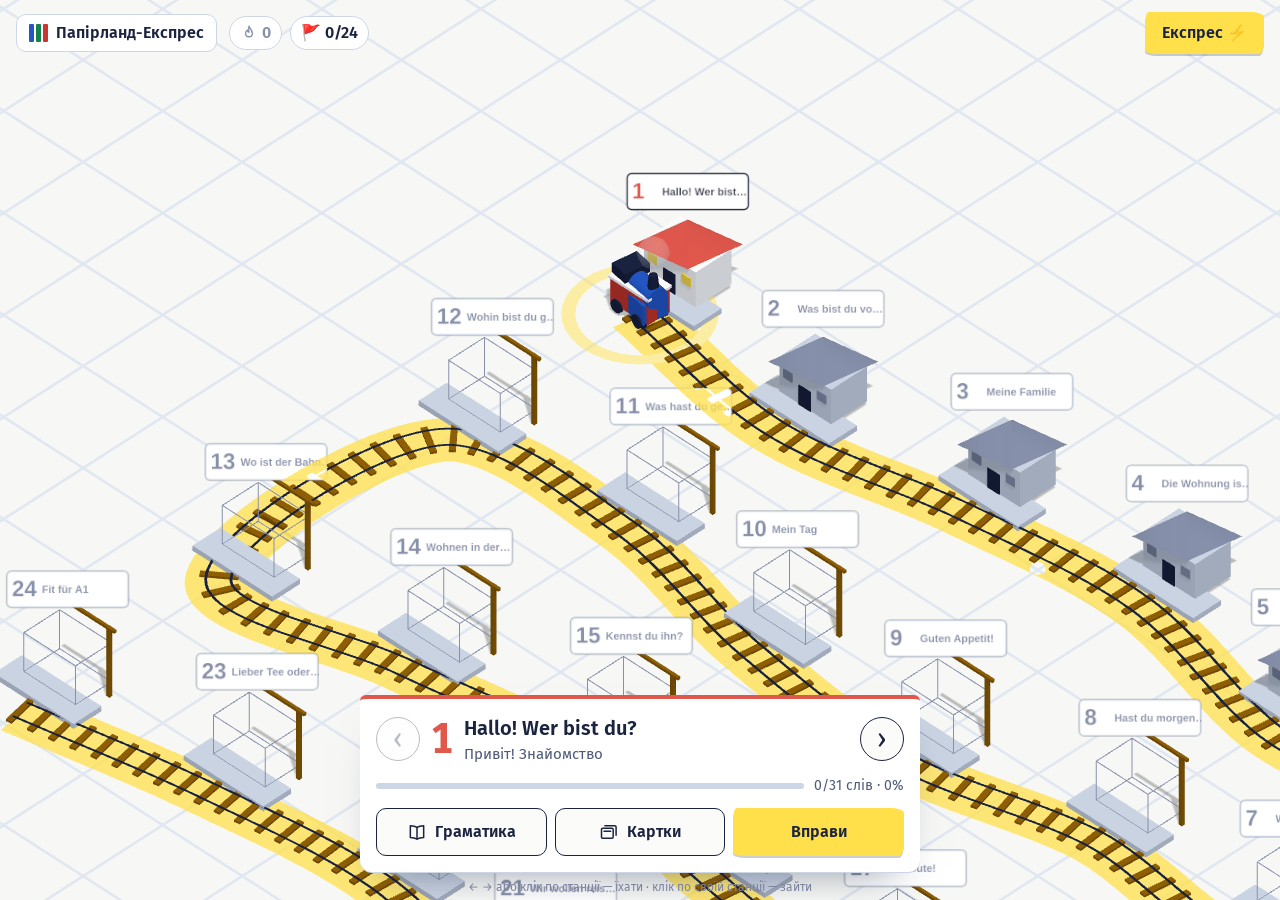
==== game.html @ 6ed2b926 "Deutsch-Trainer: сайт і гра, сцени в уроках 1–6, нові вправи Сайт для вивчення німецької (картки, вп" ====
<!doctype html>
<html lang="uk">
<head>
  <meta charset="utf-8">
  <meta name="viewport" content="width=device-width, initial-scale=1, viewport-fit=cover">
  <meta name="description" content="Гра-подорож поїздом по урокам німецької.">
  <title>Папірланд-Експрес</title>
  <link rel="icon" href="data:image/svg+xml,%3Csvg xmlns='http://www.w3.org/2000/svg' viewBox='0 0 32 32'%3E%3Crect width='32' height='32' rx='7' fill='%23111830'/%3E%3Crect x='7' y='8' width='4.5' height='16' rx='1' fill='%2382a8ff'/%3E%3Crect x='13.75' y='8' width='4.5' height='16' rx='1' fill='%234fd18b'/%3E%3Crect x='20.5' y='8' width='4.5' height='16' rx='1' fill='%23ff8073'/%3E%3C/svg%3E">
  <link rel="preconnect" href="https://fonts.googleapis.com">
  <link rel="preconnect" href="https://fonts.gstatic.com" crossorigin>
  <link rel="stylesheet" href="https://fonts.googleapis.com/css2?family=Fira+Sans:wght@400;500;600;700&family=Fira+Sans+Extra+Condensed:wght@600;700&display=swap">
  <link rel="stylesheet" href="css/style.css">
  <link rel="stylesheet" href="css/game.css">
  <!-- three.js 0.160.0 лежить у js/vendor/ (скачано з jsdelivr), щоб гра вантажилась швидко й без інтернету -->
  <script type="importmap">
    { "imports": { "three": "./js/vendor/three.module.min.js" } }
  </script>
</head>
<body class="game">
  <canvas id="world" aria-label="Карта уроків: залізниця зі станціями"></canvas>

  <header class="hud">
    <a class="hud-title" href="index.html" title="Повернутися на сайт">
      <span class="brand-mark" aria-hidden="true"><i></i><i></i><i></i></span>
      <span>Папірланд-<b>Експрес</b></span>
    </a>
    <div id="hud-stats" class="hud-stats"></div>
    <a class="btn btn-marker hud-express" href="#/stress" title="Стрес-тест на швидкість">Експрес ⚡</a>
  </header>

  <section id="station" class="station-card" aria-live="polite"><p class="muted">Завантаження…</p></section>
  <p class="hint">← → або клік по станції — їхати · клік по своїй станції — зайти</p>

  <div id="overlay" class="overlay" hidden>
    <button id="overlay-close" class="overlay-close" type="button" aria-label="Повернутися до поїзда">✕ До поїзда</button>
    <main id="app" class="app" tabindex="-1"></main>
  </div>

  <script type="module" src="js/game/main.js"></script>
</body>
</html>
---- css/style.css ----
/* Deutsch-Trainer
   Ідея оформлення: сторінка — це шкільний зошит у клітинку,
   картка — справжня картка для карток (Karteikarte),
   головна кнопка — штрих текстовиділювача.
   Кольори роду: der — синій, das — зелений, die — червоний. */

:root {
  color-scheme: light dark;

  --paper: #fbfcfa;
  --grid: #e3eaf3;
  --ink: #1a2340;
  --ink-2: #4f5978;
  --ink-3: #8790aa;
  --rule: #ccd6e5;
  --card: #ffffff;
  --card-line: #dbe5f3;
  --card-top: #e0574c;
  --marker: #ffe04a;
  --marker-ink: #1a2340;
  --marker-soft: #fff4b0;

  --der: #2457c5;
  --das: #13824b;
  --die: #c8372d;
  --pl: #8f5f06;
  --ok: #13824b;
  --bad: #c8372d;
  --focus: #2457c5;

  --font: "Fira Sans", "Segoe UI", Roboto, "Noto Sans", "Helvetica Neue", Arial, sans-serif;
  --font-cond: "Fira Sans Extra Condensed", "Fira Sans Condensed", "Roboto Condensed", "Arial Narrow", "Segoe UI", sans-serif;
  --cell: 20px;
  --tabbar-h: 64px;
  --shadow-card: 0 1px 0 var(--rule), 0 22px 40px -26px rgba(26, 35, 64, 0.55);
}

@media (prefers-color-scheme: dark) {
  :root {
    --paper: #111830;
    --grid: rgba(150, 175, 225, 0.075);
    --ink: #e8edf8;
    --ink-2: #a9b3cf;
    --ink-3: #737e9e;
    --rule: #2a3555;
    --card: #19223f;
    --card-line: rgba(130, 168, 255, 0.12);
    --card-top: #ff8073;
    --marker: #ffe04a;
    --marker-ink: #111830;
    --marker-soft: rgba(255, 224, 74, 0.16);

    --der: #82a8ff;
    --das: #4fd18b;
    --die: #ff8073;
    --pl: #e7b552;
    --ok: #4fd18b;
    --bad: #ff8073;
    --focus: #ffe04a;
    --shadow-card: 0 1px 0 var(--rule), 0 22px 40px -24px rgba(0, 0, 0, 0.8);
  }
}

/* ---------- Основа ---------- */

*,
*::before,
*::after {
  box-sizing: border-box;
}

html {
  -webkit-text-size-adjust: 100%;
}

body {
  margin: 0;
  font-family: var(--font);
  font-size: 16px;
  line-height: 1.5;
  color: var(--ink);
  background-color: var(--paper);
  /* Зошит у клітинку */
  background-image:
    linear-gradient(var(--grid) 1px, transparent 1px),
    linear-gradient(90deg, var(--grid) 1px, transparent 1px);
  background-size: var(--cell) var(--cell);
  -webkit-font-smoothing: antialiased;
}

h1,
h2,
h3 {
  margin: 0 0 10px;
  line-height: 1.2;
  font-weight: 600;
}

h1 {
  font-size: 30px;
  letter-spacing: -0.01em;
}

h2 {
  font-size: 20px;
}

h3 {
  font-size: 17px;
}

p {
  margin: 0 0 12px;
}

a {
  color: inherit;
}

b {
  font-weight: 600;
}

code {
  font-size: 0.95em;
  padding: 1px 6px;
  border-radius: 4px;
  background: var(--marker-soft);
}

:focus-visible {
  outline: 3px solid var(--focus);
  outline-offset: 2px;
}

.app:focus {
  outline: none;
}

.muted {
  color: var(--ink-2);
}

.note {
  color: var(--ink-2);
  padding-left: 12px;
  border-left: 3px solid var(--marker);
}

[hidden] {
  display: none !important;
}

/* ---------- Шапка і навігація ---------- */

.topbar {
  position: sticky;
  top: 0;
  z-index: 20;
  display: flex;
  align-items: center;
  justify-content: space-between;
  gap: 16px;
  padding: 10px 16px;
  background: var(--paper);
  border-bottom: 1px solid var(--rule);
}

.brand {
  display: inline-flex;
  align-items: center;
  gap: 10px;
  font-weight: 600;
  text-decoration: none;
}

.brand-mark {
  display: inline-grid;
  grid-template-columns: repeat(3, 5px);
  gap: 2px;
  height: 18px;
}

.brand-mark i {
  border-radius: 1px;
}

.brand-mark i:nth-child(1) { background: var(--der); }
.brand-mark i:nth-child(2) { background: var(--das); }
.brand-mark i:nth-child(3) { background: var(--die); }

.streak-chip {
  display: inline-flex;
  align-items: center;
  gap: 4px;
  min-width: 52px;
  justify-content: center;
  padding: 4px 10px;
  font-weight: 600;
  color: var(--ink-3);
  border: 1.5px solid var(--rule);
  border-radius: 999px;
}

.streak-chip .ico {
  width: 18px;
  height: 18px;
}

.streak-chip.is-on {
  color: var(--marker-ink);
  background: var(--marker);
  border-color: transparent;
}

/* На телефоні вкладки внизу екрана */
.tabbar {
  position: fixed;
  left: 0;
  right: 0;
  bottom: 0;
  z-index: 20;
  display: grid;
  grid-template-columns: repeat(6, 1fr);
  height: calc(var(--tabbar-h) + env(safe-area-inset-bottom));
  padding-bottom: env(safe-area-inset-bottom);
  background: var(--paper);
  border-top: 1px solid var(--rule);
}

.tab {
  display: flex;
  flex-direction: column;
  align-items: center;
  justify-content: center;
  gap: 3px;
  min-width: 0;
  font-size: 11px;
  color: var(--ink-2);
  text-decoration: none;
}

.tab span {
  max-width: 100%;
  overflow: hidden;
  text-overflow: ellipsis;
  white-space: nowrap;
  padding: 0 2px;
}

.tab .ico {
  width: 24px;
  height: 24px;
}

.tab[aria-current="page"] {
  color: var(--ink);
  font-weight: 600;
}

.tab[aria-current="page"] span {
  background: linear-gradient(transparent 58%, var(--marker) 58%);
}

.app {
  max-width: 720px;
  margin: 0 auto;
  padding: 24px 16px calc(var(--tabbar-h) + 40px + env(safe-area-inset-bottom));
}

body.focus-mode .tabbar {
  display: none;
}

body.focus-mode .app {
  padding-bottom: 40px;
}

@media (max-width: 380px) {
  .brand-name {
    display: none;
  }
}

/* На комп’ютері вкладки в шапці */
@media (min-width: 900px) {
  .topbar {
    padding: 12px 24px;
  }

  .tabbar {
    position: static;
    display: flex;
    gap: 4px;
    height: auto;
    padding: 0;
    border: 0;
    background: transparent;
  }

  .tab {
    flex-direction: row;
    gap: 8px;
    padding: 8px 12px;
    font-size: 15px;
    border-radius: 8px;
  }

  .tab .ico {
    width: 20px;
    height: 20px;
  }

  .tab:hover {
    color: var(--ink);
  }

  body.focus-mode .tabbar {
    display: flex;
  }

  .app {
    padding: 40px 24px 80px;
  }
}

/* ---------- Кнопки ---------- */

.btn {
  display: inline-flex;
  align-items: center;
  justify-content: center;
  gap: 8px;
  min-height: 48px;
  padding: 11px 20px;
  font: inherit;
  font-weight: 600;
  color: var(--ink);
  text-decoration: none;
  text-align: center;
  background: var(--paper);
  border: 1.5px solid var(--ink);
  border-radius: 10px;
  cursor: pointer;
}

.btn:hover {
  background: var(--marker-soft);
}

.btn .ico {
  width: 20px;
  height: 20px;
}

/* Головна дія — штрих текстовиділювача */
.btn-marker {
  color: var(--marker-ink);
  background: var(--marker);
  border-color: transparent;
  border-radius: 4px 14px 5px 12px / 12px 5px 14px 4px;
  box-shadow: 0 2px 0 rgba(26, 35, 64, 0.22);
}

.btn-marker:hover {
  background: var(--marker);
  filter: brightness(0.97);
}

.btn-marker:active {
  transform: translateY(1px);
  box-shadow: none;
}

.btn-ghost {
  border-color: transparent;
  background: transparent;
  color: var(--ink-2);
}

.btn-danger {
  color: var(--bad);
  border-color: var(--bad);
}

.btn-wide {
  width: 100%;
}

.btn-big {
  min-height: 60px;
  padding: 14px 40px;
  font-size: 20px;
}

.btn:disabled {
  opacity: 0.5;
  cursor: default;
}

.row-actions {
  display: flex;
  flex-wrap: wrap;
  gap: 10px;
  margin: 16px 0;
}

.say {
  display: inline-grid;
  place-items: center;
  flex: none;
  width: 40px;
  height: 40px;
  padding: 0;
  margin-left: 8px;
  vertical-align: middle;
  color: var(--ink-2);
  background: var(--paper);
  border: 1.5px solid var(--rule);
  border-radius: 50%;
  cursor: pointer;
}

.say .ico {
  width: 20px;
  height: 20px;
}

.say:hover {
  color: var(--ink);
  border-color: var(--ink-2);
}

.back {
  display: inline-flex;
  align-items: center;
  gap: 2px;
  min-height: 40px;
  color: var(--ink-2);
  text-decoration: none;
}

.back .ico {
  width: 20px;
  height: 20px;
}

.back:hover {
  color: var(--ink);
}

/* ---------- Слова й роди ---------- */

.word {
  font-weight: 600;
}

.word .art {
  font-weight: 400;
}

.g-der { color: var(--der); }
.g-das { color: var(--das); }
.g-die { color: var(--die); }
.g-pl { color: var(--pl); }
.g-none { color: var(--ink); }

.legend {
  display: flex;
  flex-wrap: wrap;
  gap: 6px 18px;
  font-size: 15px;
  color: var(--ink-2);
}

/* ---------- Загальні блоки ---------- */

.block {
  margin-top: 40px;
}

.page-head {
  margin-bottom: 20px;
}

.session-top {
  display: flex;
  align-items: center;
  justify-content: space-between;
  gap: 12px;
  font-size: 15px;
}

.session-top .back {
  min-width: 0;
  overflow: hidden;
  white-space: nowrap;
  text-overflow: ellipsis;
}

.count {
  flex: none;
  color: var(--ink-2);
  font-variant-numeric: tabular-nums;
}

.progress-line {
  height: 4px;
  margin: 8px 0 20px;
  background: var(--rule);
  border-radius: 2px;
  overflow: hidden;
}

.progress-line i {
  display: block;
  height: 100%;
  width: calc(var(--p) * 100%);
  background: var(--ink);
  transition: width 0.3s ease;
}

.done {
  padding-top: 24px;
}

.error-box {
  padding: 20px;
  background: var(--card);
  border-left: 4px solid var(--bad);
}

/* ---------- Головна ---------- */

.greet {
  font-size: 17px;
  font-weight: 500;
  color: var(--ink-2);
  margin-bottom: 6px;
}

.hero-word {
  display: flex;
  align-items: center;
  flex-wrap: wrap;
  gap: 6px;
}

.hero-word .word {
  font-size: clamp(42px, 13vw, 72px);
  line-height: 1.02;
  letter-spacing: -0.02em;
  overflow-wrap: anywhere;
}

.hero-ua {
  font-size: 19px;
  color: var(--ink-2);
  margin: 6px 0 22px;
}

.today-line {
  font-size: 17px;
  max-width: 34em;
}

.week {
  display: grid;
  grid-template-columns: repeat(7, 40px);
  margin: 4px 0 14px;
}

.day {
  display: grid;
  place-items: center;
  height: 40px;
  margin: 0 -1px -1px 0;
  font-size: 13px;
  color: var(--ink-3);
  background: var(--paper);
  border: 1px solid var(--rule);
}

.day.on {
  color: var(--marker-ink);
  font-weight: 600;
  background: var(--marker);
}

.day.today {
  position: relative;
  z-index: 1;
  border: 2px solid var(--ink);
}

.next-lesson {
  display: grid;
  grid-template-columns: 52px 1fr;
  align-items: center;
  gap: 12px;
  padding: 12px 0;
  text-decoration: none;
  border-top: 1px solid var(--rule);
  border-bottom: 1px solid var(--rule);
}

.next-lesson:hover .t {
  background: linear-gradient(transparent 60%, var(--marker) 60%);
}

.num,
.lesson-num,
.secs,
.cd-num,
.run-top .score {
  font-stretch: condensed; /* якщо шрифт не завантажився, беремо вужчий запасний */
}

.num,
.lesson-num {
  font-family: var(--font-cond);
  font-weight: 700;
  color: var(--ink-2);
  font-variant-numeric: tabular-nums;
}

.next-lesson .num {
  font-size: 40px;
  line-height: 1;
  text-align: right;
}

.t {
  display: block;
  font-weight: 600;
}

.de {
  display: block;
  font-size: 15px;
  color: var(--ink-2);
}

/* Карта прогресу: кожна клітинка — урок */
.level {
  padding: 14px 0 18px;
  border-top: 1px solid var(--rule);
}

.level-head {
  display: flex;
  align-items: baseline;
  gap: 10px;
  max-width: 480px;
  margin-bottom: 10px;
}

.level-name {
  font-family: var(--font-cond);
  font-stretch: condensed;
  font-size: 30px;
  font-weight: 700;
  line-height: 1;
}

.level-title {
  font-size: 15px;
  color: var(--ink-2);
}

.level-meta {
  margin-left: auto;
  font-size: 15px;
  color: var(--ink-2);
  font-variant-numeric: tabular-nums;
}

.cells {
  display: grid;
  grid-template-columns: repeat(12, minmax(0, 1fr));
  max-width: 480px;
}

.cell {
  position: relative;
  aspect-ratio: 1;
  margin: 0 -1px -1px 0;
  background:
    linear-gradient(to top, var(--marker) calc(var(--p, 0) * 100%), transparent calc(var(--p, 0) * 100%)),
    var(--paper);
  border: 1px solid var(--rule);
  text-decoration: none;
}

.cell span {
  position: absolute;
  top: 1px;
  left: 3px;
  font-size: 10px;
  line-height: 1.2;
  color: var(--ink-3);
}

a.cell:hover {
  z-index: 1;
  border-color: var(--ink);
}

.cell.planned,
.cell.locked {
  background:
    repeating-linear-gradient(135deg, transparent 0 5px, var(--rule) 5px 6px),
    var(--paper);
}

.level.is-locked {
  opacity: 0.6;
}

/* ---------- Уроки ---------- */

.lesson-list {
  list-style: none;
  margin: 0;
  padding: 0;
  border-top: 1px solid var(--rule);
}

.lesson-row {
  display: grid;
  grid-template-columns: 40px 1fr auto;
  align-items: center;
  gap: 12px;
  padding: 14px 4px;
  text-decoration: none;
  border-bottom: 1px solid var(--rule);
}

.lesson-row .num {
  font-size: 28px;
  line-height: 1;
  text-align: right;
}

.lesson-row .meta {
  font-size: 14px;
  color: var(--ink-2);
  font-variant-numeric: tabular-nums;
}

.lesson-row:hover {
  background: var(--marker-soft);
}

.is-planned .lesson-row {
  color: var(--ink-3);
}

.is-planned .lesson-row .de,
.is-planned .lesson-row .num {
  color: var(--ink-3);
}

.bar {
  display: block;
  height: 6px;
  margin-top: 8px;
  max-width: 280px;
  background: var(--rule);
  border-radius: 3px;
  overflow: hidden;
}

.bar i {
  display: block;
  height: 100%;
  width: calc(var(--p) * 100%);
  background: var(--marker);
}

.lesson-head {
  display: grid;
  grid-template-columns: auto 1fr;
  align-items: start;
  gap: 14px;
  margin-top: 8px;
}

.lesson-num {
  font-size: 64px;
  line-height: 0.85;
}

.de-title {
  margin: 0;
  font-size: 18px;
  color: var(--ink-2);
}

.topic {
  margin-top: 14px;
  font-size: 17px;
  max-width: 36em;
}

.plan {
  padding-left: 20px;
}

.gram {
  padding: 18px 0 6px;
  border-top: 1px solid var(--rule);
}

.gram p {
  max-width: 62ch;
}

.table-wrap {
  overflow-x: auto;
  margin: 4px 0 14px;
}

.gram table {
  border-collapse: collapse;
  font-size: 15px;
}

.gram td,
.gram th {
  padding: 6px 12px;
  text-align: left;
  white-space: nowrap;
  background: var(--card);
  border: 1px solid var(--rule);
}

.gram th {
  font-weight: 600;
  background: var(--marker-soft);
}

.gram td:first-child {
  font-weight: 500;
  color: var(--ink-2);
}

.word-list {
  list-style: none;
  margin: 0;
  padding: 0;
}

.word-list li {
  display: grid;
  grid-template-columns: 1fr auto;
  column-gap: 12px;
  padding: 12px 0;
  border-bottom: 1px solid var(--rule);
}

.word-list .say {
  grid-column: 2;
  grid-row: 1 / span 3;
  align-self: center;
}

.wl-de {
  font-size: 19px;
}

.wl-pl {
  margin-left: 8px;
  font-size: 14px;
  color: var(--ink-2);
}

.wl-ok {
  margin-left: 8px;
  font-size: 14px;
  color: var(--ok);
}

.wl-ua {
  color: var(--ink-2);
}

.wl-extra {
  font-size: 14px;
  color: var(--ink-3);
}

@media (min-width: 900px) {
  .word-list {
    display: grid;
    grid-template-columns: 1fr 1fr;
    column-gap: 32px;
  }
}

.next-lesson .bar {
  max-width: 220px;
}

/* Сцена: діалог записаний у зошиті — імена на полях, за червоною лінією поля */
.scene-tools {
  display: flex;
  flex-wrap: wrap;
  align-items: center;
  gap: 4px 18px;
  margin: 4px 0 14px;
}

.dialog {
  list-style: none;
  margin: 0 0 10px;
  padding: 0;
}

.dialog li {
  display: grid;
  grid-template-columns: 84px 1fr;
}

.dialog .who {
  padding: 11px 12px 0 0;
  font-family: var(--font-cond);
  font-stretch: condensed;
  font-size: 16px;
  font-weight: 700;
  line-height: 1.2;
  text-align: right;
  color: var(--ink-2);
  border-right: 2px solid var(--card-top);
  overflow-wrap: anywhere;
}

.dialog .speaker-1 .who {
  color: var(--ink);
}

.dialog .line {
  display: block;
  width: 100%;
  min-height: 44px;
  padding: 8px 4px 8px 14px;
  font: inherit;
  font-size: 18px;
  line-height: 1.4;
  text-align: left;
  color: var(--ink);
  background: none;
  border: 0;
  cursor: pointer;
}

.dialog .line:hover > [lang="de"],
.dialog .is-on .line > [lang="de"] {
  background: linear-gradient(transparent 58%, var(--marker) 58%);
}

.dialog .ua {
  display: none;
  font-size: 15px;
  color: var(--ink-2);
  animation: reveal 0.2s ease-out;
}

.dialog.show-ua .ua,
.dialog .open .ua {
  display: block;
}

/* «Цікаво знати» — жовтий стікер, приклеєний до сторінки */
.fact {
  max-width: 34em;
  margin-top: 40px;
  padding: 16px 18px 18px;
  background: linear-gradient(var(--marker-soft), var(--marker-soft)), var(--card);
  border-radius: 2px;
  box-shadow: var(--shadow-card);
  transform: rotate(-0.6deg);
}

.fact h2 {
  font-size: 17px;
  margin-bottom: 6px;
}

.fact p {
  margin: 0;
}

/* ---------- Картка (Karteikarte) ---------- */

.kk {
  position: relative;
  min-height: 320px;
  padding: 0 20px 24px;
  text-align: center;
  background-color: var(--card);
  /* червона лінія зверху і блакитні лінії, як на справжній картці */
  background-image:
    linear-gradient(var(--card-top), var(--card-top)),
    repeating-linear-gradient(to bottom, transparent 0 31px, var(--card-line) 31px 32px);
  background-size: 100% 2px, 100% 100%;
  background-position: 0 46px, 0 48px;
  background-repeat: no-repeat;
  border-radius: 6px;
  box-shadow: var(--shadow-card);
  cursor: pointer;
}

.kk.is-flipped {
  cursor: default;
}

.kk-head {
  display: flex;
  align-items: center;
  justify-content: space-between;
  gap: 8px;
  height: 46px;
  font-size: 13px;
  color: var(--ink-3);
  text-align: left;
}

.kk-tag {
  flex: none;
  padding: 1px 8px;
  font-weight: 600;
  color: var(--marker-ink);
  background: var(--marker);
  border-radius: 3px;
}

.kk-front {
  display: flex;
  align-items: center;
  justify-content: center;
  flex-wrap: wrap;
  gap: 4px;
  padding-top: 40px;
}

.kk-word {
  font-size: clamp(36px, 11vw, 56px);
  line-height: 1.1;
  overflow-wrap: anywhere;
}

.kk-ua {
  width: 100%;
  font-size: clamp(26px, 7.5vw, 38px);
  font-weight: 600;
  line-height: 1.2;
}

.kk-back {
  display: flex;
  flex-direction: column;
  align-items: center;
  margin-top: 26px;
  padding-top: 18px;
  border-top: 1.5px dashed var(--rule);
  animation: reveal 0.22s ease-out;
}

.kk-back > .kk-word {
  display: inline;
}

.kk-back .kk-ua {
  font-size: clamp(24px, 6.5vw, 32px);
}

.kk-pl,
.kk-forms,
.kk-note {
  margin: 6px 0 0;
  color: var(--ink-2);
}

.kk-ex {
  margin: 16px 0 0;
  max-width: 30em;
  line-height: 1.6;
}

.kk-ex .ex-de {
  font-weight: 500;
}

.kk-ex .ex-ua {
  display: block;
  color: var(--ink-2);
}

.kk-actions {
  margin-top: 18px;
}

.grades {
  display: grid;
  grid-template-columns: repeat(4, 1fr);
  gap: 8px;
}

.grade {
  display: flex;
  flex-direction: column;
  align-items: center;
  justify-content: center;
  min-height: 58px;
  padding: 6px 4px;
  font: inherit;
  font-weight: 600;
  color: var(--ink);
  background: var(--paper);
  border: 1.5px solid var(--rule);
  border-radius: 10px;
  cursor: pointer;
}

.grade small {
  font-size: 12px;
  font-weight: 400;
  color: var(--ink-2);
}

.grade:hover {
  border-color: var(--ink-2);
}

.grade-again {
  color: var(--bad);
  border-color: var(--bad);
}

.grade-good {
  color: var(--marker-ink);
  background: var(--marker);
  border-color: transparent;
}

.grade-good small {
  color: var(--marker-ink);
}

.kbd-hint {
  display: none;
  margin-top: 14px;
  font-size: 13px;
  color: var(--ink-3);
  text-align: center;
}

@media (hover: hover) and (pointer: fine) {
  .kbd-hint {
    display: block;
  }
}

@keyframes reveal {
  from {
    opacity: 0;
    transform: translateY(-6px);
  }
}

/* ---------- Вправи ---------- */

/* Вправа лежить на картці, як і слова: червона лінія зверху */
.ex {
  padding: 4px 18px 20px;
  background: var(--card);
  border-radius: 6px;
  box-shadow: var(--shadow-card);
}

.ex-task {
  margin: 0 -18px 18px;
  padding: 12px 18px 10px;
  font-size: 15px;
  color: var(--ink-2);
  border-bottom: 2px solid var(--card-top);
}

.ex .option,
.ex .chip,
.ex .text-input,
.ex .fb {
  background: var(--paper);
}

.match {
  display: grid;
  grid-template-columns: 1fr 1fr;
  gap: 10px;
}

.match-col {
  display: grid;
  align-content: start;
  gap: 8px;
}

.match-item {
  min-height: 56px;
  padding: 8px 10px;
  font: inherit;
  font-size: 17px;
  line-height: 1.25;
  color: var(--ink);
  background: var(--paper);
  border: 1.5px solid var(--rule);
  border-radius: 10px;
  cursor: pointer;
  overflow-wrap: anywhere;
}

.match-item:hover:not(:disabled) {
  border-color: var(--ink-2);
}

.match-item.is-picked {
  background: var(--marker-soft);
  border-color: var(--ink);
}

.match-item.is-done {
  opacity: 0.4;
  border-style: dashed;
  cursor: default;
}

.match-item.is-miss {
  border-color: var(--bad);
  animation: shake 0.3s;
}

@keyframes shake {
  25% { transform: translateX(-4px); }
  75% { transform: translateX(4px); }
}

.listen {
  display: flex;
  align-items: center;
  gap: 12px;
  margin-bottom: 18px;
}

.listen-play {
  width: 72px;
  height: 72px;
  padding: 0;
  border-radius: 50%;
}

.listen-play .ico {
  width: 32px;
  height: 32px;
}

/* Результат вправ: оцінка, обведена червоною ручкою вчителя */
.ex-result-head {
  display: flex;
  align-items: center;
  justify-content: space-between;
  gap: 16px;
}

.note-stamp {
  display: grid;
  place-items: center;
  flex: none;
  width: 124px;
  height: 124px;
  margin: 0 8px 0 0;
  color: var(--card-top);
  border: 3px solid var(--card-top);
  border-radius: 50% 44% 52% 46% / 46% 52% 44% 50%;
  transform: rotate(-8deg);
  animation: pop 0.4s ease-out;
}

.note-num {
  margin-top: 10px;
  font-family: var(--font-cond);
  font-stretch: condensed;
  font-size: 60px;
  font-weight: 700;
  line-height: 0.8;
}

.note-stamp [lang="de"] {
  margin-bottom: 14px;
  font-size: 14px;
  font-weight: 600;
}

.ex-hint {
  color: var(--ink-3);
}

.ex-q {
  font-size: 24px;
  font-weight: 500;
  line-height: 1.45;
  overflow-wrap: anywhere;
}

.ex-prompt {
  font-size: 22px;
  font-weight: 500;
  line-height: 1.35;
}

.blank {
  display: inline-block;
  width: 3.2em;
  height: 1em;
  vertical-align: -0.1em;
  border-bottom: 2.5px solid var(--ink);
}

.gap-input {
  min-width: 4ch;
  max-width: 100%;
  padding: 0 4px;
  font: inherit;
  color: inherit;
  text-align: center;
  background: var(--marker-soft);
  border: 0;
  border-bottom: 2.5px solid var(--ink);
  border-radius: 3px 3px 0 0;
}

.text-input {
  width: 100%;
  min-height: 52px;
  padding: 10px 14px;
  font: inherit;
  font-size: 20px;
  color: var(--ink);
  background: var(--card);
  border: 1.5px solid var(--rule);
  border-radius: 10px;
}

.text-input:focus {
  border-color: var(--ink);
}

.gap-input.is-right,
.text-input.is-right {
  border-color: var(--ok);
}

.gap-input.is-wrong,
.text-input.is-wrong {
  border-color: var(--bad);
  text-decoration: line-through;
  text-decoration-color: var(--bad);
}

.umlauts {
  display: flex;
  gap: 6px;
  margin: 10px 0 16px;
}

.umlauts button {
  min-width: 44px;
  min-height: 40px;
  font: inherit;
  font-size: 18px;
  color: var(--ink);
  background: var(--paper);
  border: 1.5px solid var(--rule);
  border-radius: 8px;
  cursor: pointer;
}

.options {
  display: grid;
  gap: 10px;
  margin: 18px 0;
}

.options-row {
  grid-template-columns: repeat(3, 1fr);
}

.option {
  min-height: 56px;
  padding: 12px 16px;
  font: inherit;
  font-size: 19px;
  font-weight: 500;
  text-align: left;
  color: var(--ink);
  background: var(--card);
  border: 1.5px solid var(--rule);
  border-radius: 10px;
  cursor: pointer;
}

.options-row .option {
  text-align: center;
  font-weight: 600;
}

.option.g-der { color: var(--der); }
.option.g-das { color: var(--das); }
.option.g-die { color: var(--die); }

.option:hover:not(:disabled) {
  border-color: var(--ink-2);
}

.option:disabled {
  cursor: default;
}

.option.is-right {
  border: 2.5px solid var(--ok);
}

.option.is-wrong {
  border-color: var(--bad);
  text-decoration: line-through;
  text-decoration-color: var(--bad);
  text-decoration-thickness: 2px;
}

.answer-line {
  display: flex;
  flex-wrap: wrap;
  gap: 8px;
  min-height: 62px;
  margin: 14px 0 18px;
  padding: 8px 0;
  border-bottom: 2.5px solid var(--ink);
}

.chips {
  display: flex;
  flex-wrap: wrap;
  gap: 8px;
}

.chip {
  min-height: 44px;
  padding: 8px 14px;
  font: inherit;
  font-size: 19px;
  color: var(--ink);
  background: var(--card);
  border: 1.5px solid var(--rule);
  border-radius: 8px;
  box-shadow: 0 1px 0 var(--rule);
  cursor: pointer;
}

.answer-line .chip {
  background: var(--marker-soft);
}

.fb {
  margin-top: 22px;
  padding: 16px 18px;
  background: var(--card);
  border-left: 4px solid;
  border-radius: 0 8px 8px 0;
  animation: reveal 0.2s ease-out;
}

.fb.ok {
  border-color: var(--ok);
}

.fb.bad {
  border-color: var(--bad);
}

.fb-title {
  font-size: 18px;
  font-weight: 700;
  margin-bottom: 6px;
}

.fb.ok .fb-title {
  color: var(--ok);
}

.fb.bad .fb-title {
  color: var(--bad);
}

.fb-answer {
  display: flex;
  align-items: center;
  flex-wrap: wrap;
  gap: 4px 8px;
  font-size: 19px;
}

.fb-answer .say {
  margin-left: 0;
}

.fb-explain,
.fb-heard,
.fb-note {
  color: var(--ink-2);
}

.fb .row-actions {
  margin-bottom: 0;
}

.result-score {
  margin-bottom: 4px;
  font-size: 22px;
  color: var(--ink-2);
}

.result-score .num {
  font-family: var(--font-cond);
  font-size: clamp(96px, 30vw, 168px);
  font-weight: 700;
  line-height: 0.9;
  color: var(--ink);
  letter-spacing: -0.02em;
}

/* ---------- Стрес-тест ---------- */

.stress-intro .lead {
  font-size: 19px;
  max-width: 30em;
}

.rules {
  margin: 0 0 22px;
  padding-left: 20px;
  color: var(--ink-2);
}

.rules li {
  margin-bottom: 4px;
}

.seg {
  display: inline-grid;
  grid-auto-flow: column;
  margin-bottom: 18px;
  border: 1.5px solid var(--ink);
  border-radius: 10px;
  overflow: hidden;
}

.seg button {
  display: inline-flex;
  align-items: center;
  gap: 8px;
  min-height: 46px;
  padding: 8px 16px;
  font: inherit;
  color: var(--ink);
  background: transparent;
  border: 0;
  cursor: pointer;
}

.seg button + button {
  border-left: 1.5px solid var(--ink);
}

.seg .ico {
  width: 20px;
  height: 20px;
}

.seg [aria-checked="true"] {
  font-weight: 600;
  color: var(--paper);
  background: var(--ink);
}

.seg button:disabled {
  color: var(--ink-3);
  cursor: default;
}

.record {
  margin-top: 18px;
  color: var(--ink-2);
}

.countdown {
  display: grid;
  place-items: center;
  min-height: 60vh;
}

.cd-num {
  font-family: var(--font-cond);
  font-size: min(42vw, 280px);
  font-weight: 700;
  line-height: 1;
  animation: pop 0.6s ease-out;
}

@keyframes pop {
  from {
    opacity: 0;
    transform: scale(1.35);
  }
}

.run-top {
  display: flex;
  align-items: baseline;
  justify-content: space-between;
  gap: 12px;
  font-size: 15px;
  color: var(--ink-2);
}

.run-top .score {
  font-family: var(--font-cond);
  font-size: 26px;
  font-weight: 700;
  color: var(--ink);
  font-variant-numeric: tabular-nums;
}

.run-top .score small {
  font-family: var(--font);
  font-size: 14px;
  font-weight: 400;
  color: var(--ink-2);
}

.combo {
  padding: 0 8px;
  font-weight: 600;
  color: var(--marker-ink);
  background: var(--marker);
  border-radius: 3px;
}

.timer {
  height: 16px;
  margin-top: 10px;
  border: 1.5px solid var(--ink);
  border-radius: 3px;
  overflow: hidden;
}

.timer-bar {
  height: 100%;
  background: var(--marker);
  transform-origin: left center;
}

.timer.low .timer-bar {
  background: var(--die);
}

/* Великі цифри таймера — як на табло вокзалу */
.secs {
  margin: 6px 0 2px;
  font-family: var(--font-cond);
  font-size: clamp(96px, 30vw, 156px);
  font-weight: 700;
  line-height: 0.88;
  letter-spacing: -0.03em;
  font-variant-numeric: tabular-nums;
}

.secs.low {
  color: var(--die);
}

.prompt .task {
  margin-bottom: 4px;
  color: var(--ink-2);
}

.prompt .big {
  display: flex;
  align-items: center;
  flex-wrap: wrap;
  margin: 0 0 6px;
  font-size: clamp(30px, 8.5vw, 46px);
  font-weight: 600;
  line-height: 1.15;
  overflow-wrap: anywhere;
}

.prompt .sub {
  font-size: 18px;
  color: var(--ink-2);
}

/* Помилка — закреслено червоною ручкою вчителя */
.stress-run.is-wrong .prompt .big {
  text-decoration: line-through;
  text-decoration-color: var(--bad);
  text-decoration-thickness: 3px;
}

.stress-run.is-right .prompt .big {
  background: linear-gradient(transparent 62%, var(--marker) 62%);
  width: fit-content;
}

.hint-line {
  display: inline-block;
  padding: 2px 10px;
  font-size: 22px;
  font-weight: 500;
  letter-spacing: 0.06em;
  background: var(--marker-soft);
}

.answer-zone {
  display: flex;
  align-items: center;
  flex-wrap: wrap;
  gap: 14px;
  margin: 18px 0;
}

.answer-zone .note {
  width: 100%;
  margin: 0;
}

.mic {
  display: grid;
  place-items: center;
  flex: none;
  width: 64px;
  height: 64px;
  color: var(--ink-2);
  border: 2px solid var(--rule);
  border-radius: 50%;
}

.mic .ico {
  width: 30px;
  height: 30px;
}

.mic.is-on {
  color: var(--marker-ink);
  background: var(--marker);
  border-color: transparent;
  animation: pulse 1.3s ease-in-out infinite;
}

@keyframes pulse {
  50% {
    box-shadow: 0 0 0 10px var(--marker-soft);
  }
}

.heard {
  flex: 1;
  margin: 0;
  font-size: 18px;
  color: var(--ink-2);
}

.kb {
  display: flex;
  gap: 8px;
  width: 100%;
}

.kb .text-input {
  flex: 1;
}

.kb + .umlauts {
  margin: 0;
}

.run-actions {
  display: flex;
  gap: 10px;
}

.record-new {
  display: inline-block;
  padding: 2px 12px;
  font-size: 20px;
  font-weight: 700;
  color: var(--marker-ink);
  background: var(--marker);
  transform: rotate(-2deg);
}

.mistakes {
  list-style: none;
  margin: 0 0 12px;
  padding: 0;
}

.mistakes li {
  display: grid;
  grid-template-columns: 1fr auto;
  align-items: center;
  gap: 12px;
  padding: 10px 0;
  border-bottom: 1px solid var(--rule);
}

.m-prompt {
  display: block;
  color: var(--ink-2);
}

.m-heard {
  display: block;
  font-size: 14px;
  color: var(--bad);
  text-decoration: line-through;
}

/* ---------- Налаштування ---------- */

.set-group {
  margin-top: 30px;
  padding-top: 18px;
  border-top: 1px solid var(--rule);
}

.field {
  display: grid;
  gap: 6px;
  margin-bottom: 16px;
  max-width: 420px;
}

.field > span {
  font-weight: 500;
}

select {
  min-height: 46px;
  padding: 8px 12px;
  font: inherit;
  color: var(--ink);
  background: var(--card);
  border: 1.5px solid var(--rule);
  border-radius: 10px;
}

input[type="range"] {
  width: 100%;
  accent-color: var(--ink);
}

.check {
  display: flex;
  align-items: center;
  gap: 12px;
  min-height: 44px;
  cursor: pointer;
}

.check input {
  width: 22px;
  height: 22px;
  accent-color: var(--ink);
}

.about {
  margin-top: 32px;
  font-size: 14px;
}

.toast {
  position: fixed;
  left: 50%;
  bottom: calc(var(--tabbar-h) + 20px + env(safe-area-inset-bottom));
  z-index: 50;
  max-width: calc(100% - 32px);
  padding: 10px 16px;
  font-size: 15px;
  color: var(--paper);
  background: var(--ink);
  border-radius: 10px;
  transform: translateX(-50%);
}

@media (min-width: 900px) {
  .toast {
    bottom: 28px;
  }
}

@media (prefers-reduced-motion: reduce) {
  *,
  *::before,
  *::after {
    animation-duration: 0.001ms !important;
    animation-iteration-count: 1 !important;
    transition-duration: 0.001ms !important;
    scroll-behavior: auto !important;
  }
}
---- css/game.css ----
/* Гра «Папірланд-Експрес». Кольори — лише токени з style.css. */

body.game {
  margin: 0;
  overflow: hidden;
  background: var(--paper);
}

#world {
  position: fixed;
  inset: 0;
  width: 100vw;
  height: 100vh;
  height: 100dvh;
  display: block;
  touch-action: none;
}

.hud {
  position: fixed;
  top: 0;
  left: 0;
  right: 0;
  z-index: 5;
  display: flex;
  flex-wrap: wrap;
  align-items: center;
  gap: 8px 12px;
  padding: 12px 16px;
  pointer-events: none;
}

.hud > * {
  pointer-events: auto;
}

.hud-title {
  display: inline-flex;
  align-items: center;
  gap: 8px;
  padding: 6px 12px;
  font-weight: 600;
  color: var(--ink);
  text-decoration: none;
  background: var(--card);
  border: 1.5px solid var(--rule);
  border-radius: 10px;
}

.hud-stats {
  display: flex;
  flex-wrap: wrap;
  gap: 8px;
  flex: 1;
}

.hud-stats .streak-chip {
  background: var(--card);
}

.hud-stats .streak-chip.is-on {
  background: var(--marker);
}

.hud-chip {
  display: inline-flex;
  align-items: center;
  padding: 4px 10px;
  font-weight: 600;
  color: var(--ink);
  text-decoration: none;
  background: var(--card);
  border: 1.5px solid var(--rule);
  border-radius: 999px;
}

.hud-due {
  border-color: var(--die);
}

.hud-express {
  min-height: 40px;
  padding: 8px 16px;
}

/* Картка станції — як Karteikarte з червоною лінією зверху */
.station-card {
  position: fixed;
  left: 50%;
  bottom: calc(28px + env(safe-area-inset-bottom));
  z-index: 5;
  transform: translateX(-50%);
  width: min(560px, calc(100vw - 32px));
  box-sizing: border-box;
  padding: 14px 16px 16px;
  background: var(--card);
  border-top: 4px solid var(--card-top);
  border-radius: 6px 6px 12px 12px;
  box-shadow: var(--shadow-card);
}

.station-card p {
  margin: 10px 0 0;
}

.st-head {
  display: grid;
  grid-template-columns: auto auto 1fr auto;
  align-items: center;
  gap: 12px;
}

.st-head .lesson-num {
  font-size: 44px;
  line-height: 1;
  color: var(--card-top);
}

.st-title {
  display: flex;
  flex-direction: column;
  min-width: 0;
}

.st-title b {
  font-size: 20px;
  font-weight: 600;
}

.st-title span {
  color: var(--ink-2);
  font-size: 15px;
}

.st-nav {
  width: 44px;
  height: 44px;
  font: inherit;
  font-size: 28px;
  line-height: 1;
  color: var(--ink);
  background: var(--paper);
  border: 1.5px solid var(--ink);
  border-radius: 50%;
  cursor: pointer;
}

.st-nav:disabled {
  opacity: 0.3;
  cursor: default;
}

.st-progress {
  display: flex;
  align-items: center;
  gap: 10px;
  margin-top: 10px;
  font-size: 14px;
  color: var(--ink-2);
}

.st-progress .bar {
  flex: 1;
  margin: 0;
  max-width: none;
}

.st-actions {
  display: grid;
  grid-template-columns: repeat(3, 1fr);
  gap: 8px;
  margin-top: 12px;
}

.st-actions .btn {
  padding: 10px 8px;
}

.hint {
  position: fixed;
  left: 0;
  right: 0;
  bottom: 4px;
  z-index: 4;
  margin: 0;
  font-size: 12px;
  text-align: center;
  color: var(--ink-3);
  pointer-events: none;
}

/* Сторінка сайту поверх світу */
.overlay {
  position: fixed;
  inset: 0;
  z-index: 10;
  overflow-y: auto;
  background: var(--paper);
}

.overlay[hidden] {
  display: none;
}

.overlay .app {
  padding-bottom: 60px;
}

.overlay-close {
  position: sticky;
  top: 0;
  z-index: 2;
  display: block;
  margin: 0 0 0 auto;
  padding: 12px 16px;
  font: inherit;
  font-weight: 600;
  color: var(--ink);
  background: var(--paper);
  border: 0;
  border-bottom-left-radius: 10px;
  cursor: pointer;
}

@media (max-width: 600px) {
  .hud-title span:last-child {
    display: none;
  }
  .st-actions .btn .ico {
    display: none;
  }
  .hint {
    display: none;
  }
}
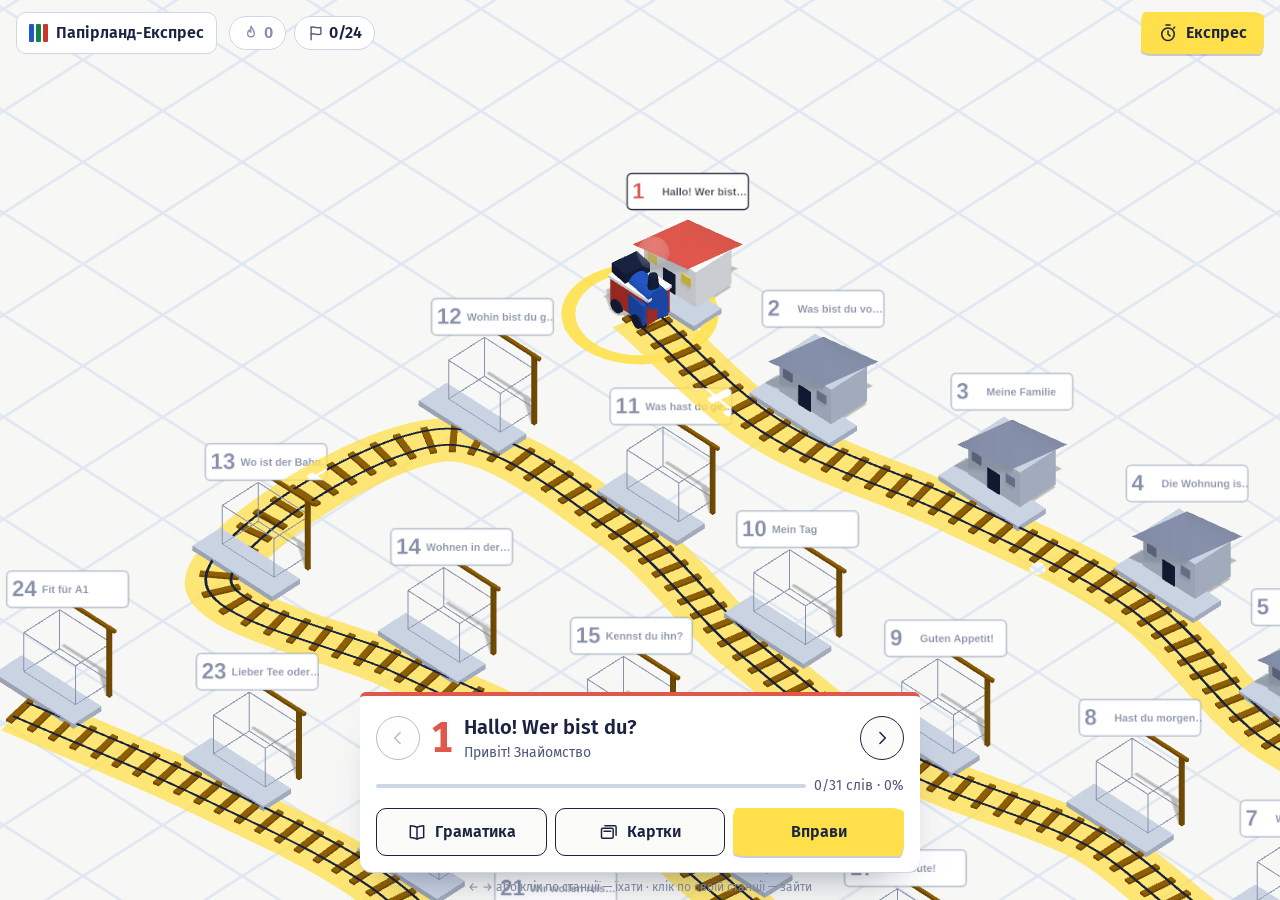
==== commit 9c3a06fc: "Полірування дизайну: тексти, іконки, шкала відступів і шрифтів Дата німецькою замість привітання на " ====
--- a/game.html
+++ b/game.html
@@ -25,14 +25,14 @@
       <span>Папірланд-<b>Експрес</b></span>
     </a>
     <div id="hud-stats" class="hud-stats"></div>
-    <a class="btn btn-marker hud-express" href="#/stress" title="Стрес-тест на швидкість">Експрес ⚡</a>
+    <a class="btn btn-marker hud-express" href="#/stress" title="Стрес-тест на швидкість">Експрес</a>
   </header>
 
   <section id="station" class="station-card" aria-live="polite"><p class="muted">Завантаження…</p></section>
   <p class="hint">← → або клік по станції — їхати · клік по своїй станції — зайти</p>
 
   <div id="overlay" class="overlay" hidden>
-    <button id="overlay-close" class="overlay-close" type="button" aria-label="Повернутися до поїзда">✕ До поїзда</button>
+    <button id="overlay-close" class="overlay-close" type="button" aria-label="Повернутися до поїзда">До поїзда</button>
     <main id="app" class="app" tabindex="-1"></main>
   </div>
 
--- a/css/style.css
+++ b/css/style.css
@@ -91,7 +91,7 @@
 h1,
 h2,
 h3 {
-  margin: 0 0 10px;
+  margin: 0 0 8px;
   line-height: 1.2;
   font-weight: 600;
 }
@@ -106,7 +106,7 @@
 }
 
 h3 {
-  font-size: 17px;
+  font-size: 16px;
 }
 
 p {
@@ -123,7 +123,7 @@
 
 code {
   font-size: 0.95em;
-  padding: 1px 6px;
+  padding: 1px 4px;
   border-radius: 4px;
   background: var(--marker-soft);
 }
@@ -161,7 +161,7 @@
   align-items: center;
   justify-content: space-between;
   gap: 16px;
-  padding: 10px 16px;
+  padding: 12px 16px;
   background: var(--paper);
   border-bottom: 1px solid var(--rule);
 }
@@ -169,7 +169,7 @@
 .brand {
   display: inline-flex;
   align-items: center;
-  gap: 10px;
+  gap: 8px;
   font-weight: 600;
   text-decoration: none;
 }
@@ -195,7 +195,7 @@
   gap: 4px;
   min-width: 52px;
   justify-content: center;
-  padding: 4px 10px;
+  padding: 4px 12px;
   font-weight: 600;
   color: var(--ink-3);
   border: 1.5px solid var(--rule);
@@ -302,7 +302,7 @@
     flex-direction: row;
     gap: 8px;
     padding: 8px 12px;
-    font-size: 15px;
+    font-size: 14px;
     border-radius: 8px;
   }
 
@@ -332,7 +332,7 @@
   justify-content: center;
   gap: 8px;
   min-height: 48px;
-  padding: 11px 20px;
+  padding: 8px 20px;
   font: inherit;
   font-weight: 600;
   color: var(--ink);
@@ -389,7 +389,7 @@
 
 .btn-big {
   min-height: 60px;
-  padding: 14px 40px;
+  padding: 12px 40px;
   font-size: 20px;
 }
 
@@ -401,7 +401,7 @@
 .row-actions {
   display: flex;
   flex-wrap: wrap;
-  gap: 10px;
+  gap: 12px;
   margin: 16px 0;
 }
 
@@ -468,8 +468,8 @@
 .legend {
   display: flex;
   flex-wrap: wrap;
-  gap: 6px 18px;
-  font-size: 15px;
+  gap: 4px 16px;
+  font-size: 14px;
   color: var(--ink-2);
 }
 
@@ -488,7 +488,7 @@
   align-items: center;
   justify-content: space-between;
   gap: 12px;
-  font-size: 15px;
+  font-size: 14px;
 }
 
 .session-top .back {
@@ -515,9 +515,10 @@
 .progress-line i {
   display: block;
   height: 100%;
-  width: calc(var(--p) * 100%);
   background: var(--ink);
-  transition: width 0.3s ease;
+  transform: scaleX(var(--p));
+  transform-origin: left center;
+  transition: transform 0.3s ease-out;
 }
 
 .done {
@@ -533,17 +534,17 @@
 /* ---------- Головна ---------- */
 
 .greet {
-  font-size: 17px;
+  font-size: 16px;
   font-weight: 500;
   color: var(--ink-2);
-  margin-bottom: 6px;
+  margin-bottom: 8px;
 }
 
 .hero-word {
   display: flex;
   align-items: center;
   flex-wrap: wrap;
-  gap: 6px;
+  gap: 8px;
 }
 
 .hero-word .word {
@@ -554,20 +555,20 @@
 }
 
 .hero-ua {
-  font-size: 19px;
-  color: var(--ink-2);
-  margin: 6px 0 22px;
+  font-size: 20px;
+  color: var(--ink-2);
+  margin: 8px 0 24px;
 }
 
 .today-line {
-  font-size: 17px;
+  font-size: 18px;
   max-width: 34em;
 }
 
 .week {
   display: grid;
   grid-template-columns: repeat(7, 40px);
-  margin: 4px 0 14px;
+  margin: 4px 0 12px;
 }
 
 .day {
@@ -575,7 +576,7 @@
   place-items: center;
   height: 40px;
   margin: 0 -1px -1px 0;
-  font-size: 13px;
+  font-size: 12px;
   color: var(--ink-3);
   background: var(--paper);
   border: 1px solid var(--rule);
@@ -637,22 +638,22 @@
 
 .de {
   display: block;
-  font-size: 15px;
+  font-size: 14px;
   color: var(--ink-2);
 }
 
 /* Карта прогресу: кожна клітинка — урок */
 .level {
-  padding: 14px 0 18px;
+  padding: 16px 0 20px;
   border-top: 1px solid var(--rule);
 }
 
 .level-head {
   display: flex;
   align-items: baseline;
-  gap: 10px;
+  gap: 8px;
   max-width: 480px;
-  margin-bottom: 10px;
+  margin-bottom: 8px;
 }
 
 .level-name {
@@ -664,13 +665,13 @@
 }
 
 .level-title {
-  font-size: 15px;
+  font-size: 14px;
   color: var(--ink-2);
 }
 
 .level-meta {
   margin-left: auto;
-  font-size: 15px;
+  font-size: 14px;
   color: var(--ink-2);
   font-variant-numeric: tabular-nums;
 }
@@ -696,7 +697,7 @@
   position: absolute;
   top: 1px;
   left: 3px;
-  font-size: 10px;
+  font-size: 11px;
   line-height: 1.2;
   color: var(--ink-3);
 }
@@ -731,7 +732,7 @@
   grid-template-columns: 40px 1fr auto;
   align-items: center;
   gap: 12px;
-  padding: 14px 4px;
+  padding: 16px 4px;
   text-decoration: none;
   border-bottom: 1px solid var(--rule);
 }
@@ -763,7 +764,7 @@
 
 .bar {
   display: block;
-  height: 6px;
+  height: 4px;
   margin-top: 8px;
   max-width: 280px;
   background: var(--rule);
@@ -782,7 +783,7 @@
   display: grid;
   grid-template-columns: auto 1fr;
   align-items: start;
-  gap: 14px;
+  gap: 12px;
   margin-top: 8px;
 }
 
@@ -798,8 +799,8 @@
 }
 
 .topic {
-  margin-top: 14px;
-  font-size: 17px;
+  margin-top: 16px;
+  font-size: 18px;
   max-width: 36em;
 }
 
@@ -808,7 +809,7 @@
 }
 
 .gram {
-  padding: 18px 0 6px;
+  padding: 20px 0 8px;
   border-top: 1px solid var(--rule);
 }
 
@@ -818,17 +819,17 @@
 
 .table-wrap {
   overflow-x: auto;
-  margin: 4px 0 14px;
+  margin: 4px 0 16px;
 }
 
 .gram table {
   border-collapse: collapse;
-  font-size: 15px;
+  font-size: 14px;
 }
 
 .gram td,
 .gram th {
-  padding: 6px 12px;
+  padding: 8px 12px;
   text-align: left;
   white-space: nowrap;
   background: var(--card);
@@ -866,7 +867,7 @@
 }
 
 .wl-de {
-  font-size: 19px;
+  font-size: 18px;
 }
 
 .wl-pl {
@@ -877,8 +878,13 @@
 
 .wl-ok {
   margin-left: 8px;
-  font-size: 14px;
   color: var(--ok);
+}
+
+.wl-ok .ico {
+  width: 16px;
+  height: 16px;
+  vertical-align: -2px;
 }
 
 .wl-ua {
@@ -907,13 +913,13 @@
   display: flex;
   flex-wrap: wrap;
   align-items: center;
-  gap: 4px 18px;
-  margin: 4px 0 14px;
+  gap: 4px 16px;
+  margin: 4px 0 16px;
 }
 
 .dialog {
   list-style: none;
-  margin: 0 0 10px;
+  margin: 0 0 8px;
   padding: 0;
 }
 
@@ -943,7 +949,7 @@
   display: block;
   width: 100%;
   min-height: 44px;
-  padding: 8px 4px 8px 14px;
+  padding: 8px 4px 8px 16px;
   font: inherit;
   font-size: 18px;
   line-height: 1.4;
@@ -961,7 +967,7 @@
 
 .dialog .ua {
   display: none;
-  font-size: 15px;
+  font-size: 14px;
   color: var(--ink-2);
   animation: reveal 0.2s ease-out;
 }
@@ -975,7 +981,7 @@
 .fact {
   max-width: 34em;
   margin-top: 40px;
-  padding: 16px 18px 18px;
+  padding: 16px 20px 20px;
   background: linear-gradient(var(--marker-soft), var(--marker-soft)), var(--card);
   border-radius: 2px;
   box-shadow: var(--shadow-card);
@@ -983,8 +989,8 @@
 }
 
 .fact h2 {
-  font-size: 17px;
-  margin-bottom: 6px;
+  font-size: 16px;
+  margin-bottom: 8px;
 }
 
 .fact p {
@@ -1004,7 +1010,7 @@
     linear-gradient(var(--card-top), var(--card-top)),
     repeating-linear-gradient(to bottom, transparent 0 31px, var(--card-line) 31px 32px);
   background-size: 100% 2px, 100% 100%;
-  background-position: 0 46px, 0 48px;
+  background-position: 0 48px, 0 50px;
   background-repeat: no-repeat;
   border-radius: 6px;
   box-shadow: var(--shadow-card);
@@ -1020,8 +1026,8 @@
   align-items: center;
   justify-content: space-between;
   gap: 8px;
-  height: 46px;
-  font-size: 13px;
+  height: 48px;
+  font-size: 12px;
   color: var(--ink-3);
   text-align: left;
 }
@@ -1061,8 +1067,8 @@
   display: flex;
   flex-direction: column;
   align-items: center;
-  margin-top: 26px;
-  padding-top: 18px;
+  margin-top: 24px;
+  padding-top: 16px;
   border-top: 1.5px dashed var(--rule);
   animation: reveal 0.22s ease-out;
 }
@@ -1078,7 +1084,7 @@
 .kk-pl,
 .kk-forms,
 .kk-note {
-  margin: 6px 0 0;
+  margin: 4px 0 0;
   color: var(--ink-2);
 }
 
@@ -1098,7 +1104,7 @@
 }
 
 .kk-actions {
-  margin-top: 18px;
+  margin-top: 20px;
 }
 
 .grades {
@@ -1112,8 +1118,8 @@
   flex-direction: column;
   align-items: center;
   justify-content: center;
-  min-height: 58px;
-  padding: 6px 4px;
+  min-height: 56px;
+  padding: 8px 4px;
   font: inherit;
   font-weight: 600;
   color: var(--ink);
@@ -1150,8 +1156,8 @@
 
 .kbd-hint {
   display: none;
-  margin-top: 14px;
-  font-size: 13px;
+  margin-top: 16px;
+  font-size: 12px;
   color: var(--ink-3);
   text-align: center;
 }
@@ -1173,16 +1179,16 @@
 
 /* Вправа лежить на картці, як і слова: червона лінія зверху */
 .ex {
-  padding: 4px 18px 20px;
+  padding: 4px 20px 20px;
   background: var(--card);
   border-radius: 6px;
   box-shadow: var(--shadow-card);
 }
 
 .ex-task {
-  margin: 0 -18px 18px;
-  padding: 12px 18px 10px;
-  font-size: 15px;
+  margin: 0 -20px 20px;
+  padding: 12px 20px;
+  font-size: 14px;
   color: var(--ink-2);
   border-bottom: 2px solid var(--card-top);
 }
@@ -1197,7 +1203,7 @@
 .match {
   display: grid;
   grid-template-columns: 1fr 1fr;
-  gap: 10px;
+  gap: 8px;
 }
 
 .match-col {
@@ -1208,9 +1214,9 @@
 
 .match-item {
   min-height: 56px;
-  padding: 8px 10px;
+  padding: 8px 12px;
   font: inherit;
-  font-size: 17px;
+  font-size: 16px;
   line-height: 1.25;
   color: var(--ink);
   background: var(--paper);
@@ -1249,7 +1255,7 @@
   display: flex;
   align-items: center;
   gap: 12px;
-  margin-bottom: 18px;
+  margin-bottom: 16px;
 }
 
 .listen-play {
@@ -1287,7 +1293,7 @@
 }
 
 .note-num {
-  margin-top: 10px;
+  margin-top: 8px;
   font-family: var(--font-cond);
   font-stretch: condensed;
   font-size: 60px;
@@ -1296,7 +1302,7 @@
 }
 
 .note-stamp [lang="de"] {
-  margin-bottom: 14px;
+  margin-bottom: 12px;
   font-size: 14px;
   font-weight: 600;
 }
@@ -1313,7 +1319,7 @@
 }
 
 .ex-prompt {
-  font-size: 22px;
+  font-size: 24px;
   font-weight: 500;
   line-height: 1.35;
 }
@@ -1342,7 +1348,7 @@
 .text-input {
   width: 100%;
   min-height: 52px;
-  padding: 10px 14px;
+  padding: 8px 16px;
   font: inherit;
   font-size: 20px;
   color: var(--ink);
@@ -1369,8 +1375,8 @@
 
 .umlauts {
   display: flex;
-  gap: 6px;
-  margin: 10px 0 16px;
+  gap: 8px;
+  margin: 12px 0 16px;
 }
 
 .umlauts button {
@@ -1387,8 +1393,8 @@
 
 .options {
   display: grid;
-  gap: 10px;
-  margin: 18px 0;
+  gap: 8px;
+  margin: 16px 0;
 }
 
 .options-row {
@@ -1399,7 +1405,7 @@
   min-height: 56px;
   padding: 12px 16px;
   font: inherit;
-  font-size: 19px;
+  font-size: 18px;
   font-weight: 500;
   text-align: left;
   color: var(--ink);
@@ -1441,8 +1447,8 @@
   display: flex;
   flex-wrap: wrap;
   gap: 8px;
-  min-height: 62px;
-  margin: 14px 0 18px;
+  min-height: 64px;
+  margin: 16px 0 20px;
   padding: 8px 0;
   border-bottom: 2.5px solid var(--ink);
 }
@@ -1455,9 +1461,9 @@
 
 .chip {
   min-height: 44px;
-  padding: 8px 14px;
+  padding: 8px 12px;
   font: inherit;
-  font-size: 19px;
+  font-size: 18px;
   color: var(--ink);
   background: var(--card);
   border: 1.5px solid var(--rule);
@@ -1471,8 +1477,8 @@
 }
 
 .fb {
-  margin-top: 22px;
-  padding: 16px 18px;
+  margin-top: 24px;
+  padding: 16px 20px;
   background: var(--card);
   border-left: 4px solid;
   border-radius: 0 8px 8px 0;
@@ -1489,8 +1495,8 @@
 
 .fb-title {
   font-size: 18px;
-  font-weight: 700;
-  margin-bottom: 6px;
+  font-weight: 600;
+  margin-bottom: 8px;
 }
 
 .fb.ok .fb-title {
@@ -1506,7 +1512,7 @@
   align-items: center;
   flex-wrap: wrap;
   gap: 4px 8px;
-  font-size: 19px;
+  font-size: 18px;
 }
 
 .fb-answer .say {
@@ -1525,7 +1531,7 @@
 
 .result-score {
   margin-bottom: 4px;
-  font-size: 22px;
+  font-size: 24px;
   color: var(--ink-2);
 }
 
@@ -1541,12 +1547,12 @@
 /* ---------- Стрес-тест ---------- */
 
 .stress-intro .lead {
-  font-size: 19px;
+  font-size: 18px;
   max-width: 30em;
 }
 
 .rules {
-  margin: 0 0 22px;
+  margin: 0 0 24px;
   padding-left: 20px;
   color: var(--ink-2);
 }
@@ -1558,7 +1564,7 @@
 .seg {
   display: inline-grid;
   grid-auto-flow: column;
-  margin-bottom: 18px;
+  margin-bottom: 20px;
   border: 1.5px solid var(--ink);
   border-radius: 10px;
   overflow: hidden;
@@ -1568,7 +1574,7 @@
   display: inline-flex;
   align-items: center;
   gap: 8px;
-  min-height: 46px;
+  min-height: 44px;
   padding: 8px 16px;
   font: inherit;
   color: var(--ink);
@@ -1598,7 +1604,7 @@
 }
 
 .record {
-  margin-top: 18px;
+  margin-top: 16px;
   color: var(--ink-2);
 }
 
@@ -1628,13 +1634,13 @@
   align-items: baseline;
   justify-content: space-between;
   gap: 12px;
-  font-size: 15px;
+  font-size: 14px;
   color: var(--ink-2);
 }
 
 .run-top .score {
   font-family: var(--font-cond);
-  font-size: 26px;
+  font-size: 28px;
   font-weight: 700;
   color: var(--ink);
   font-variant-numeric: tabular-nums;
@@ -1657,7 +1663,7 @@
 
 .timer {
   height: 16px;
-  margin-top: 10px;
+  margin-top: 12px;
   border: 1.5px solid var(--ink);
   border-radius: 3px;
   overflow: hidden;
@@ -1675,7 +1681,7 @@
 
 /* Великі цифри таймера — як на табло вокзалу */
 .secs {
-  margin: 6px 0 2px;
+  margin: 8px 0 0;
   font-family: var(--font-cond);
   font-size: clamp(96px, 30vw, 156px);
   font-weight: 700;
@@ -1697,7 +1703,7 @@
   display: flex;
   align-items: center;
   flex-wrap: wrap;
-  margin: 0 0 6px;
+  margin: 0 0 8px;
   font-size: clamp(30px, 8.5vw, 46px);
   font-weight: 600;
   line-height: 1.15;
@@ -1723,8 +1729,8 @@
 
 .hint-line {
   display: inline-block;
-  padding: 2px 10px;
-  font-size: 22px;
+  padding: 2px 12px;
+  font-size: 20px;
   font-weight: 500;
   letter-spacing: 0.06em;
   background: var(--marker-soft);
@@ -1734,8 +1740,8 @@
   display: flex;
   align-items: center;
   flex-wrap: wrap;
-  gap: 14px;
-  margin: 18px 0;
+  gap: 16px;
+  margin: 20px 0;
 }
 
 .answer-zone .note {
@@ -1755,8 +1761,8 @@
 }
 
 .mic .ico {
-  width: 30px;
-  height: 30px;
+  width: 32px;
+  height: 32px;
 }
 
 .mic.is-on {
@@ -1795,14 +1801,14 @@
 
 .run-actions {
   display: flex;
-  gap: 10px;
+  gap: 12px;
 }
 
 .record-new {
   display: inline-block;
   padding: 2px 12px;
   font-size: 20px;
-  font-weight: 700;
+  font-weight: 600;
   color: var(--marker-ink);
   background: var(--marker);
   transform: rotate(-2deg);
@@ -1819,7 +1825,7 @@
   grid-template-columns: 1fr auto;
   align-items: center;
   gap: 12px;
-  padding: 10px 0;
+  padding: 12px 0;
   border-bottom: 1px solid var(--rule);
 }
 
@@ -1838,14 +1844,14 @@
 /* ---------- Налаштування ---------- */
 
 .set-group {
-  margin-top: 30px;
-  padding-top: 18px;
+  margin-top: 32px;
+  padding-top: 20px;
   border-top: 1px solid var(--rule);
 }
 
 .field {
   display: grid;
-  gap: 6px;
+  gap: 8px;
   margin-bottom: 16px;
   max-width: 420px;
 }
@@ -1855,7 +1861,7 @@
 }
 
 select {
-  min-height: 46px;
+  min-height: 48px;
   padding: 8px 12px;
   font: inherit;
   color: var(--ink);
@@ -1878,8 +1884,8 @@
 }
 
 .check input {
-  width: 22px;
-  height: 22px;
+  width: 20px;
+  height: 20px;
   accent-color: var(--ink);
 }
 
@@ -1894,8 +1900,8 @@
   bottom: calc(var(--tabbar-h) + 20px + env(safe-area-inset-bottom));
   z-index: 50;
   max-width: calc(100% - 32px);
-  padding: 10px 16px;
-  font-size: 15px;
+  padding: 12px 16px;
+  font-size: 14px;
   color: var(--paper);
   background: var(--ink);
   border-radius: 10px;
--- a/css/game.css
+++ b/css/game.css
@@ -38,7 +38,7 @@
   display: inline-flex;
   align-items: center;
   gap: 8px;
-  padding: 6px 12px;
+  padding: 8px 12px;
   font-weight: 600;
   color: var(--ink);
   text-decoration: none;
@@ -65,13 +65,21 @@
 .hud-chip {
   display: inline-flex;
   align-items: center;
-  padding: 4px 10px;
+  gap: 4px;
+  padding: 4px 12px;
+  white-space: nowrap;
   font-weight: 600;
   color: var(--ink);
   text-decoration: none;
   background: var(--card);
   border: 1.5px solid var(--rule);
   border-radius: 999px;
+}
+
+.hud-chip .ico {
+  width: 18px;
+  height: 18px;
+  color: var(--ink-2);
 }
 
 .hud-due {
@@ -92,7 +100,7 @@
   transform: translateX(-50%);
   width: min(560px, calc(100vw - 32px));
   box-sizing: border-box;
-  padding: 14px 16px 16px;
+  padding: 16px;
   background: var(--card);
   border-top: 4px solid var(--card-top);
   border-radius: 6px 6px 12px 12px;
@@ -100,7 +108,7 @@
 }
 
 .station-card p {
-  margin: 10px 0 0;
+  margin: 12px 0 0;
 }
 
 .st-head {
@@ -129,15 +137,15 @@
 
 .st-title span {
   color: var(--ink-2);
-  font-size: 15px;
+  font-size: 14px;
 }
 
 .st-nav {
+  display: grid;
+  place-items: center;
   width: 44px;
   height: 44px;
-  font: inherit;
-  font-size: 28px;
-  line-height: 1;
+  padding: 0;
   color: var(--ink);
   background: var(--paper);
   border: 1.5px solid var(--ink);
@@ -145,6 +153,11 @@
   cursor: pointer;
 }
 
+.st-nav .ico {
+  width: 20px;
+  height: 20px;
+}
+
 .st-nav:disabled {
   opacity: 0.3;
   cursor: default;
@@ -153,8 +166,8 @@
 .st-progress {
   display: flex;
   align-items: center;
-  gap: 10px;
-  margin-top: 10px;
+  gap: 8px;
+  margin-top: 12px;
   font-size: 14px;
   color: var(--ink-2);
 }
@@ -173,7 +186,7 @@
 }
 
 .st-actions .btn {
-  padding: 10px 8px;
+  padding: 8px;
 }
 
 .hint {
@@ -210,7 +223,10 @@
   position: sticky;
   top: 0;
   z-index: 2;
-  display: block;
+  display: flex;
+  align-items: center;
+  gap: 4px;
+  width: fit-content;
   margin: 0 0 0 auto;
   padding: 12px 16px;
   font: inherit;
@@ -220,6 +236,11 @@
   border: 0;
   border-bottom-left-radius: 10px;
   cursor: pointer;
+}
+
+.overlay-close .ico {
+  width: 20px;
+  height: 20px;
 }
 
 @media (max-width: 600px) {
